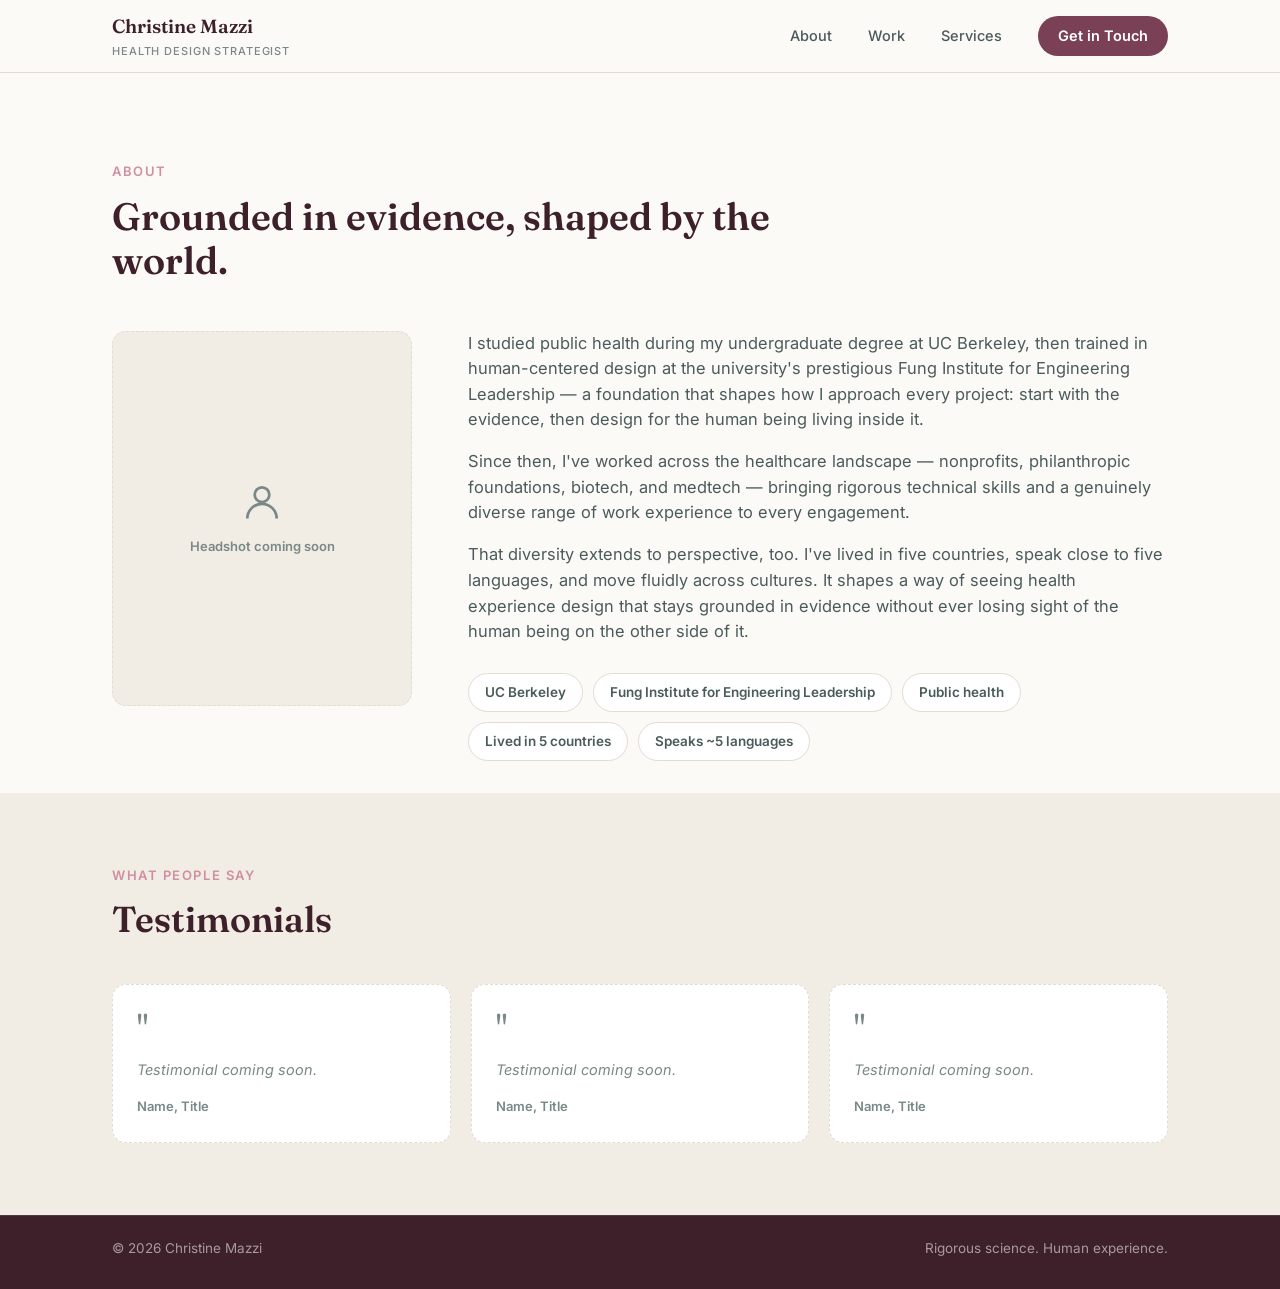
==== about.html @ 98f424d0 "Add About page with bio, credentials, and testimonial placeholders" ====
<!DOCTYPE html>
<html lang="en">
<head>
<meta charset="UTF-8">
<meta name="viewport" content="width=device-width, initial-scale=1.0">
<title>About — Christine Mazzi</title>
<meta name="description" content="Christine Mazzi is a health design strategist trained at UC Berkeley's Fung Institute for Engineering Leadership, bringing public health training, healthcare industry experience, and a global perspective to every engagement.">
<link rel="preconnect" href="https://fonts.googleapis.com">
<link rel="preconnect" href="https://fonts.gstatic.com" crossorigin>
<link href="https://fonts.googleapis.com/css2?family=Fraunces:wght@500;600;700&family=Inter:wght@400;500;600;700&display=swap" rel="stylesheet">
<link rel="stylesheet" href="styles.css">
<script src="script.js" defer></script>
</head>
<body>

<nav class="site-nav">
  <div class="wrap">
    <a href="index.html" class="brand">Christine Mazzi<span class="role">Health Design Strategist</span></a>
    <div class="nav-links">
      <a href="about.html">About</a>
      <a href="index.html#work">Work</a>
      <a href="index.html#services">Services</a>
      <a href="index.html#contact" class="cta">Get in Touch</a>
    </div>
    <button class="nav-toggle" aria-label="Toggle menu">
      <svg viewBox="0 0 24 24" fill="none" stroke="currentColor" stroke-width="2"><path d="M4 6h16M4 12h16M4 18h16"/></svg>
    </button>
  </div>
</nav>

<section class="about-hero">
  <div class="wrap">
    <span class="eyebrow">About</span>
    <h1>Grounded in evidence, shaped by the world.</h1>

    <div class="about-grid">
      <div class="headshot-placeholder">
        <svg viewBox="0 0 24 24" fill="none" stroke="currentColor" stroke-width="1.5"><circle cx="12" cy="8" r="4"/><path d="M4 21c0-4.4 3.6-8 8-8s8 3.6 8 8"/></svg>
        <span>Headshot coming soon</span>
      </div>

      <div class="about-text">
        <p>I studied public health during my undergraduate degree at UC Berkeley, then trained in human-centered design at the university's prestigious Fung Institute for Engineering Leadership — a foundation that shapes how I approach every project: start with the evidence, then design for the human being living inside it.</p>
        <p>Since then, I've worked across the healthcare landscape — nonprofits, philanthropic foundations, biotech, and medtech — bringing rigorous technical skills and a genuinely diverse range of work experience to every engagement.</p>
        <p>That diversity extends to perspective, too. I've lived in five countries, speak close to five languages, and move fluidly across cultures. It shapes a way of seeing health experience design that stays grounded in evidence without ever losing sight of the human being on the other side of it.</p>

        <div class="credential-row">
          <span class="skill-pill">UC Berkeley</span>
          <span class="skill-pill">Fung Institute for Engineering Leadership</span>
          <span class="skill-pill">Public health</span>
          <span class="skill-pill">Lived in 5 countries</span>
          <span class="skill-pill">Speaks ~5 languages</span>
        </div>
      </div>
    </div>
  </div>
</section>

<section class="alt-bg">
  <div class="wrap">
    <div class="section-head">
      <span class="eyebrow">What People Say</span>
      <h2>Testimonials</h2>
    </div>
    <div class="testimonial-grid">
      <div class="testimonial-card">
        <div class="quote-mark">"</div>
        <p>Testimonial coming soon.</p>
        <div class="t-name">Name, Title</div>
      </div>
      <div class="testimonial-card">
        <div class="quote-mark">"</div>
        <p>Testimonial coming soon.</p>
        <div class="t-name">Name, Title</div>
      </div>
      <div class="testimonial-card">
        <div class="quote-mark">"</div>
        <p>Testimonial coming soon.</p>
        <div class="t-name">Name, Title</div>
      </div>
    </div>
  </div>
</section>

<footer class="site-footer">
  <div class="wrap">
    <span>&copy; 2026 Christine Mazzi</span>
    <span>Rigorous science. Human experience.</span>
  </div>
</footer>

</body>
</html>
---- styles.css ----
/* ===== Christine Mazzi — Health Design Strategist portfolio ===== */

:root {
  --bg: #FBFAF7;
  --bg-alt: #F1ECE4;
  --ink: #1C2B2B;
  --ink-soft: #4B5B5B;
  --muted: #7A8888;
  --primary: #7A4056;
  --primary-dark: #3D2029;
  --primary-hover: #5E3040;
  --accent: #D08FA0;
  --accent-soft: #F5E1E6;
  --line: #E2DCD1;
  --white: #FFFFFF;
  --radius: 14px;
  --serif: "Fraunces", Georgia, serif;
  --sans: "Inter", -apple-system, BlinkMacSystemFont, "Segoe UI", sans-serif;
  --max: 1120px;
}

* { box-sizing: border-box; }

html { scroll-behavior: smooth; }

body {
  margin: 0;
  font-family: var(--sans);
  color: var(--ink);
  background: var(--bg);
  line-height: 1.55;
  -webkit-font-smoothing: antialiased;
}

img { max-width: 100%; display: block; }

a { color: inherit; text-decoration: none; }

.wrap {
  max-width: var(--max);
  margin: 0 auto;
  padding: 0 32px;
}

h1, h2, h3, h4 {
  font-family: var(--serif);
  font-weight: 600;
  color: var(--primary-dark);
  margin: 0 0 0.4em;
  line-height: 1.15;
}

p { margin: 0 0 1em; color: var(--ink-soft); }

.eyebrow {
  font-family: var(--sans);
  font-size: 13px;
  letter-spacing: 0.12em;
  text-transform: uppercase;
  color: var(--accent);
  font-weight: 600;
  margin-bottom: 14px;
  display: block;
}

/* ===== Nav ===== */

.site-nav {
  position: sticky;
  top: 0;
  z-index: 50;
  background: rgba(251, 250, 247, 0.92);
  backdrop-filter: blur(8px);
  border-bottom: 1px solid var(--line);
}

.site-nav .wrap {
  display: flex;
  align-items: center;
  justify-content: space-between;
  height: 72px;
}

.brand {
  font-family: var(--serif);
  font-weight: 600;
  font-size: 19px;
  color: var(--primary-dark);
}

.brand .role {
  display: block;
  font-family: var(--sans);
  font-size: 11px;
  letter-spacing: 0.08em;
  text-transform: uppercase;
  color: var(--muted);
  font-weight: 500;
  margin-top: 1px;
}

.nav-links {
  display: flex;
  gap: 36px;
  align-items: center;
}

.nav-links a {
  font-size: 14.5px;
  font-weight: 500;
  color: var(--ink-soft);
  transition: color 0.15s ease;
}

.nav-links a:hover { color: var(--primary); }

.nav-links a.cta {
  background: var(--primary);
  color: var(--white);
  padding: 9px 20px;
  border-radius: 999px;
  font-weight: 600;
}

.nav-links a.cta:hover { background: var(--primary-hover); }

.nav-toggle {
  display: none;
  width: 40px;
  height: 40px;
  border: none;
  background: transparent;
  cursor: pointer;
  align-items: center;
  justify-content: center;
}

.nav-toggle svg { width: 24px; height: 24px; color: var(--ink); }

/* ===== Hero ===== */

.hero {
  padding: 96px 0 80px;
}

.hero .wrap { max-width: 780px; }

.hero h1 {
  font-size: clamp(36px, 5vw, 54px);
  margin-bottom: 8px;
}

.hero .role-line {
  font-size: clamp(18px, 2.4vw, 22px);
  color: var(--primary);
  font-family: var(--serif);
  font-weight: 500;
  margin-bottom: 22px;
}

.hero p.lede {
  font-size: 18px;
  max-width: 620px;
  color: var(--ink-soft);
}

.hero-ctas {
  margin-top: 28px;
  display: flex;
  gap: 16px;
  flex-wrap: wrap;
}

.btn {
  display: inline-block;
  padding: 13px 26px;
  border-radius: 999px;
  font-weight: 600;
  font-size: 14.5px;
  transition: all 0.15s ease;
  border: 1.5px solid transparent;
}

.btn-primary {
  background: var(--primary);
  color: var(--white);
}
.btn-primary:hover { background: var(--primary-hover); }

.btn-ghost {
  border-color: var(--ink);
  color: var(--ink);
}
.btn-ghost:hover { background: var(--ink); color: var(--white); }

/* ===== Sections ===== */

section { padding: 72px 0; }

.section-head { max-width: 640px; margin-bottom: 44px; }
.section-head h2 { font-size: clamp(28px, 3.5vw, 36px); }
.section-head p { font-size: 16.5px; }

.alt-bg { background: var(--bg-alt); }

/* ===== What I Bring ===== */

.bring-grid {
  display: grid;
  grid-template-columns: repeat(3, 1fr);
  gap: 28px;
}

.bring-card {
  background: var(--white);
  border: 1px solid var(--line);
  border-radius: var(--radius);
  padding: 30px 26px;
}

.icon-circle {
  width: 44px;
  height: 44px;
  border-radius: 50%;
  background: var(--accent-soft);
  display: flex;
  align-items: center;
  justify-content: center;
  margin-bottom: 18px;
  color: var(--accent);
}

.icon-circle svg { width: 22px; height: 22px; }

.bring-card h3 { font-size: 18px; margin-bottom: 8px; }
.bring-card p { font-size: 14.5px; margin: 0; }

/* ===== Services ===== */

.services-grid {
  display: grid;
  grid-template-columns: repeat(2, 1fr);
  gap: 20px 40px;
}

.service-row {
  display: flex;
  gap: 18px;
  align-items: flex-start;
  padding: 20px 0;
  border-bottom: 1px solid var(--line);
}

.service-num {
  font-family: var(--serif);
  font-size: 22px;
  color: var(--accent);
  font-weight: 600;
  min-width: 34px;
}

.service-row h3 { font-size: 17px; margin-bottom: 5px; }
.service-row p { font-size: 14.5px; margin: 0; }

/* ===== Work / Projects ===== */

.work-grid {
  display: grid;
  grid-template-columns: repeat(3, 1fr);
  gap: 28px;
}

.project-card {
  background: var(--white);
  border: 1px solid var(--line);
  border-radius: var(--radius);
  overflow: hidden;
  display: flex;
  flex-direction: column;
  transition: transform 0.18s ease, box-shadow 0.18s ease;
}

.project-card:hover {
  transform: translateY(-4px);
  box-shadow: 0 16px 32px -20px rgba(28, 43, 43, 0.35);
}

.project-media {
  height: 132px;
  background: linear-gradient(135deg, var(--primary) 0%, var(--primary-dark) 100%);
  display: flex;
  align-items: flex-end;
  padding: 18px 22px;
  position: relative;
}

/* Card accent colors — matched to each project's own case-study deck */
.card-birth .project-media { background: linear-gradient(135deg, #8B3A3A 0%, #5C2626 100%); }
.card-genentech .project-media { background: linear-gradient(135deg, #1A5FA8 0%, #123F70 100%); }
.card-onewe .project-media { background: linear-gradient(135deg, #1D4E44 0%, #123029 100%); }

.card-birth .tag { background: #F2DADA; color: #8B3A3A; }
.card-genentech .tag { background: #CCDAEA; color: #1A5FA8; }
.card-onewe .tag { background: #D8EDE9; color: #1D4E44; }

.card-birth .project-link { color: #8B3A3A; }
.card-genentech .project-link { color: #1A5FA8; }
.card-onewe .project-link { color: #1D4E44; }

.project-media .p-year {
  color: rgba(255,255,255,0.85);
  font-size: 13px;
  font-weight: 600;
  letter-spacing: 0.06em;
}

.project-body { padding: 24px 24px 26px; flex: 1; display: flex; flex-direction: column; }

.project-body .p-client {
  font-size: 12.5px;
  text-transform: uppercase;
  letter-spacing: 0.08em;
  color: var(--muted);
  font-weight: 600;
  margin-bottom: 6px;
}

.project-body h3 { font-size: 20px; margin-bottom: 10px; }
.project-body p { font-size: 14.5px; flex: 1; }

.tag-row { display: flex; flex-wrap: wrap; gap: 8px; margin-top: 14px; }

.tag {
  font-size: 12px;
  font-weight: 600;
  padding: 5px 12px;
  border-radius: 999px;
  background: var(--bg-alt);
  color: var(--ink-soft);
}

.project-link {
  margin-top: 18px;
  font-size: 14px;
  font-weight: 600;
  color: var(--primary);
  display: inline-flex;
  align-items: center;
  gap: 6px;
}

.project-link svg { width: 16px; height: 16px; transition: transform 0.15s ease; }
.project-card:hover .project-link svg { transform: translateX(3px); }

/* ===== Who I Work With ===== */

.audience-grid {
  display: grid;
  grid-template-columns: repeat(3, 1fr);
  gap: 28px;
}

.audience-card h3 { font-size: 18px; margin-bottom: 8px; }
.audience-card p { font-size: 14.5px; margin: 0; }

/* ===== Contact / Footer ===== */

.contact-section {
  background: var(--primary-dark);
  color: var(--white);
  padding: 88px 0;
}

.contact-section .eyebrow { color: var(--accent); }
.contact-section h2 { color: var(--white); font-size: clamp(28px, 4vw, 40px); }
.contact-section p { color: rgba(255,255,255,0.78); font-size: 16.5px; max-width: 560px; }

.contact-section .btn-primary {
  background: var(--accent);
}
.contact-section .btn-primary:hover { background: #9C6B78; }

.contact-section .btn-ghost {
  border-color: rgba(255,255,255,0.5);
  color: var(--white);
}
.contact-section .btn-ghost:hover { background: var(--white); color: var(--primary-dark); }

footer.site-footer {
  background: var(--primary-dark);
  color: rgba(255,255,255,0.55);
  padding: 22px 0 30px;
  font-size: 13.5px;
  border-top: 1px solid rgba(255,255,255,0.1);
}

footer.site-footer .wrap {
  display: flex;
  justify-content: space-between;
  flex-wrap: wrap;
  gap: 10px;
}

/* ===== Case study pages ===== */

.cs-hero {
  padding: 64px 0 56px;
  background: var(--primary);
}

.cs-hero .eyebrow { color: rgba(255, 255, 255, 0.72); }

.cs-hero .back-link {
  font-size: 14px;
  font-weight: 600;
  color: rgba(255, 255, 255, 0.8);
  display: inline-flex;
  align-items: center;
  gap: 6px;
  margin-bottom: 28px;
  transition: color 0.15s ease;
}
.cs-hero .back-link:hover { color: #fff; }
.cs-hero .back-link svg { width: 15px; height: 15px; transform: rotate(180deg); }

.cs-hero h1 { font-size: clamp(30px, 4.6vw, 46px); max-width: 780px; color: #fff; }
.cs-hero .cs-tagline { font-size: 18px; max-width: 640px; color: rgba(255, 255, 255, 0.82); margin-top: 12px; }

.meta-grid {
  margin-top: 36px;
  display: grid;
  grid-template-columns: repeat(4, 1fr);
  gap: 20px;
  max-width: 820px;
}

.meta-item .meta-label {
  font-size: 11.5px;
  text-transform: uppercase;
  letter-spacing: 0.08em;
  color: rgba(255, 255, 255, 0.55);
  font-weight: 700;
  margin-bottom: 6px;
}

.meta-item .meta-value {
  font-family: var(--serif);
  font-size: 16.5px;
  color: #fff;
  font-weight: 600;
}

.cs-download {
  margin-top: 40px;
  display: inline-flex;
  align-items: center;
  gap: 10px;
  padding: 12px 22px;
  border-radius: 999px;
  border: 1.5px solid rgba(255, 255, 255, 0.55);
  color: #fff;
  font-size: 14px;
  font-weight: 600;
  transition: all 0.15s ease;
}

.cs-download svg { width: 16px; height: 16px; }

.cs-download:hover {
  background: #fff;
  color: var(--primary);
  border-color: #fff;
}

.cs-section { padding: 60px 0; border-bottom: 1px solid var(--line); }
.cs-section:last-of-type { border-bottom: none; }

.cs-section .section-tag {
  font-size: 13px;
  letter-spacing: 0.1em;
  text-transform: uppercase;
  color: var(--accent);
  font-weight: 700;
  margin-bottom: 12px;
  display: block;
}

.cs-section h2 { font-size: clamp(24px, 3vw, 32px); max-width: 720px; }

.stat-row {
  display: grid;
  grid-template-columns: repeat(3, 1fr);
  gap: 24px;
  margin-top: 36px;
}

.stat-box {
  background: var(--white);
  border: 1px solid var(--line);
  border-radius: var(--radius);
  padding: 28px 22px;
  text-align: center;
}

.stat-box .stat-num {
  font-family: var(--serif);
  font-size: 40px;
  font-weight: 700;
  color: var(--accent);
  line-height: 1;
  margin-bottom: 10px;
}

.stat-box .stat-label { font-size: 13.5px; color: var(--ink-soft); }

.numbered-list {
  display: grid;
  grid-template-columns: repeat(2, 1fr);
  gap: 24px 32px;
  margin-top: 32px;
}

.numbered-item { display: flex; gap: 16px; }

.numbered-item .num {
  font-family: var(--serif);
  font-size: 26px;
  font-weight: 700;
  color: var(--primary);
  min-width: 40px;
}

.numbered-item h3 { font-size: 16.5px; margin-bottom: 6px; }
.numbered-item p { font-size: 14.5px; margin: 0; }

.two-col {
  display: grid;
  grid-template-columns: repeat(2, 1fr);
  gap: 36px;
  margin-top: 32px;
}

.col-card h3 { font-size: 17px; margin-bottom: 12px; }

.bullet-list { list-style: none; padding: 0; margin: 0; }
.bullet-list li {
  padding: 10px 0 10px 22px;
  position: relative;
  font-size: 14.5px;
  color: var(--ink-soft);
  border-bottom: 1px solid var(--line);
}
.bullet-list li:before {
  content: "";
  position: absolute;
  left: 0;
  top: 18px;
  width: 7px;
  height: 7px;
  border-radius: 50%;
  background: var(--accent);
}
.bullet-list li:last-child { border-bottom: none; }

.build-grid {
  display: grid;
  grid-template-columns: repeat(2, 1fr);
  gap: 20px;
  margin-top: 32px;
}

.build-card {
  background: var(--white);
  border: 1px solid var(--line);
  border-radius: var(--radius);
  padding: 24px;
}

.build-card .build-kicker {
  font-size: 12px;
  font-weight: 700;
  letter-spacing: 0.06em;
  text-transform: uppercase;
  color: var(--primary);
  margin-bottom: 6px;
}

.build-card h3 { font-size: 16.5px; margin-bottom: 8px; }
.build-card p { font-size: 14px; margin: 0; }

.feature-grid {
  display: grid;
  grid-template-columns: repeat(3, 1fr);
  gap: 20px;
  margin-top: 32px;
}

.feature-card {
  background: var(--white);
  border: 1px solid var(--line);
  border-radius: var(--radius);
  padding: 22px;
}

.feature-card h3 { font-size: 15.5px; margin-bottom: 6px; }
.feature-card p { font-size: 13.5px; margin: 0; }

.skills-wrap { display: flex; flex-wrap: wrap; gap: 10px; margin-top: 24px; }

.skill-pill {
  font-size: 13.5px;
  font-weight: 600;
  padding: 8px 16px;
  border-radius: 999px;
  background: var(--white);
  border: 1px solid var(--line);
  color: var(--ink-soft);
}

.quote-block {
  margin-top: 28px;
  padding: 26px 30px;
  background: var(--white);
  border-left: 3px solid var(--accent);
  border-radius: 0 var(--radius) var(--radius) 0;
  font-family: var(--serif);
  font-size: 18px;
  color: var(--primary-dark);
  font-style: italic;
}

.cs-next {
  padding: 64px 0 80px;
  text-align: center;
}
.cs-next h2 { font-size: 26px; }
.cs-next-links { display: flex; gap: 18px; justify-content: center; margin-top: 22px; flex-wrap: wrap; }

/* ===== Section CTA ===== */

.section-cta-right {
  display: flex;
  justify-content: flex-end;
  margin-top: 32px;
}

/* ===== About page ===== */

.about-hero { padding: 88px 0 32px; }

.about-hero h1 { font-size: clamp(28px, 3.6vw, 38px); max-width: 700px; }

.about-grid {
  display: grid;
  grid-template-columns: 300px 1fr;
  gap: 56px;
  align-items: start;
  margin-top: 48px;
}

.headshot-placeholder {
  aspect-ratio: 4 / 5;
  border-radius: var(--radius);
  border: 1.5px dashed var(--line);
  background: var(--bg-alt);
  display: flex;
  flex-direction: column;
  align-items: center;
  justify-content: center;
  gap: 12px;
  color: var(--muted);
}

.headshot-placeholder svg { width: 44px; height: 44px; }
.headshot-placeholder span { font-size: 13px; font-weight: 600; }

.about-text p { font-size: 16.5px; }

.credential-row {
  display: flex;
  flex-wrap: wrap;
  gap: 10px;
  margin-top: 28px;
}

.testimonial-grid {
  display: grid;
  grid-template-columns: repeat(3, 1fr);
  gap: 20px;
  margin-top: 36px;
}

.testimonial-card {
  border: 1.5px dashed var(--line);
  border-radius: var(--radius);
  padding: 26px 24px;
  background: var(--white);
  display: flex;
  flex-direction: column;
  gap: 14px;
}

.testimonial-card .quote-mark {
  font-family: var(--serif);
  font-size: 34px;
  color: var(--muted);
  line-height: 1;
}

.testimonial-card p {
  font-size: 14.5px;
  font-style: italic;
  color: var(--muted);
  margin: 0;
}

.testimonial-card .t-name {
  font-size: 13px;
  font-weight: 600;
  color: var(--muted);
}

/* ===== Responsive ===== */

@media (max-width: 860px) {
  .bring-grid, .work-grid, .audience-grid { grid-template-columns: 1fr; }
  .services-grid { grid-template-columns: 1fr; }
  .meta-grid { grid-template-columns: repeat(2, 1fr); }
  .numbered-list { grid-template-columns: 1fr; }
  .two-col { grid-template-columns: 1fr; }
  .build-grid { grid-template-columns: 1fr; }
  .feature-grid { grid-template-columns: 1fr; }
  .stat-row { grid-template-columns: 1fr; }
  .about-grid { grid-template-columns: 1fr; }
  .headshot-placeholder { max-width: 280px; }
  .testimonial-grid { grid-template-columns: 1fr; }
  section { padding: 52px 0; }

  .nav-toggle { display: flex; }

  .nav-links {
    position: absolute;
    top: 72px;
    left: 0;
    right: 0;
    background: var(--bg);
    border-bottom: 1px solid var(--line);
    flex-direction: column;
    align-items: stretch;
    gap: 0;
    padding: 8px 24px 20px;
    display: none;
  }

  .nav-links.open { display: flex; }

  .nav-links a {
    padding: 14px 0;
    border-bottom: 1px solid var(--line);
  }

  .nav-links a.cta {
    margin-top: 14px;
    text-align: center;
  }
}
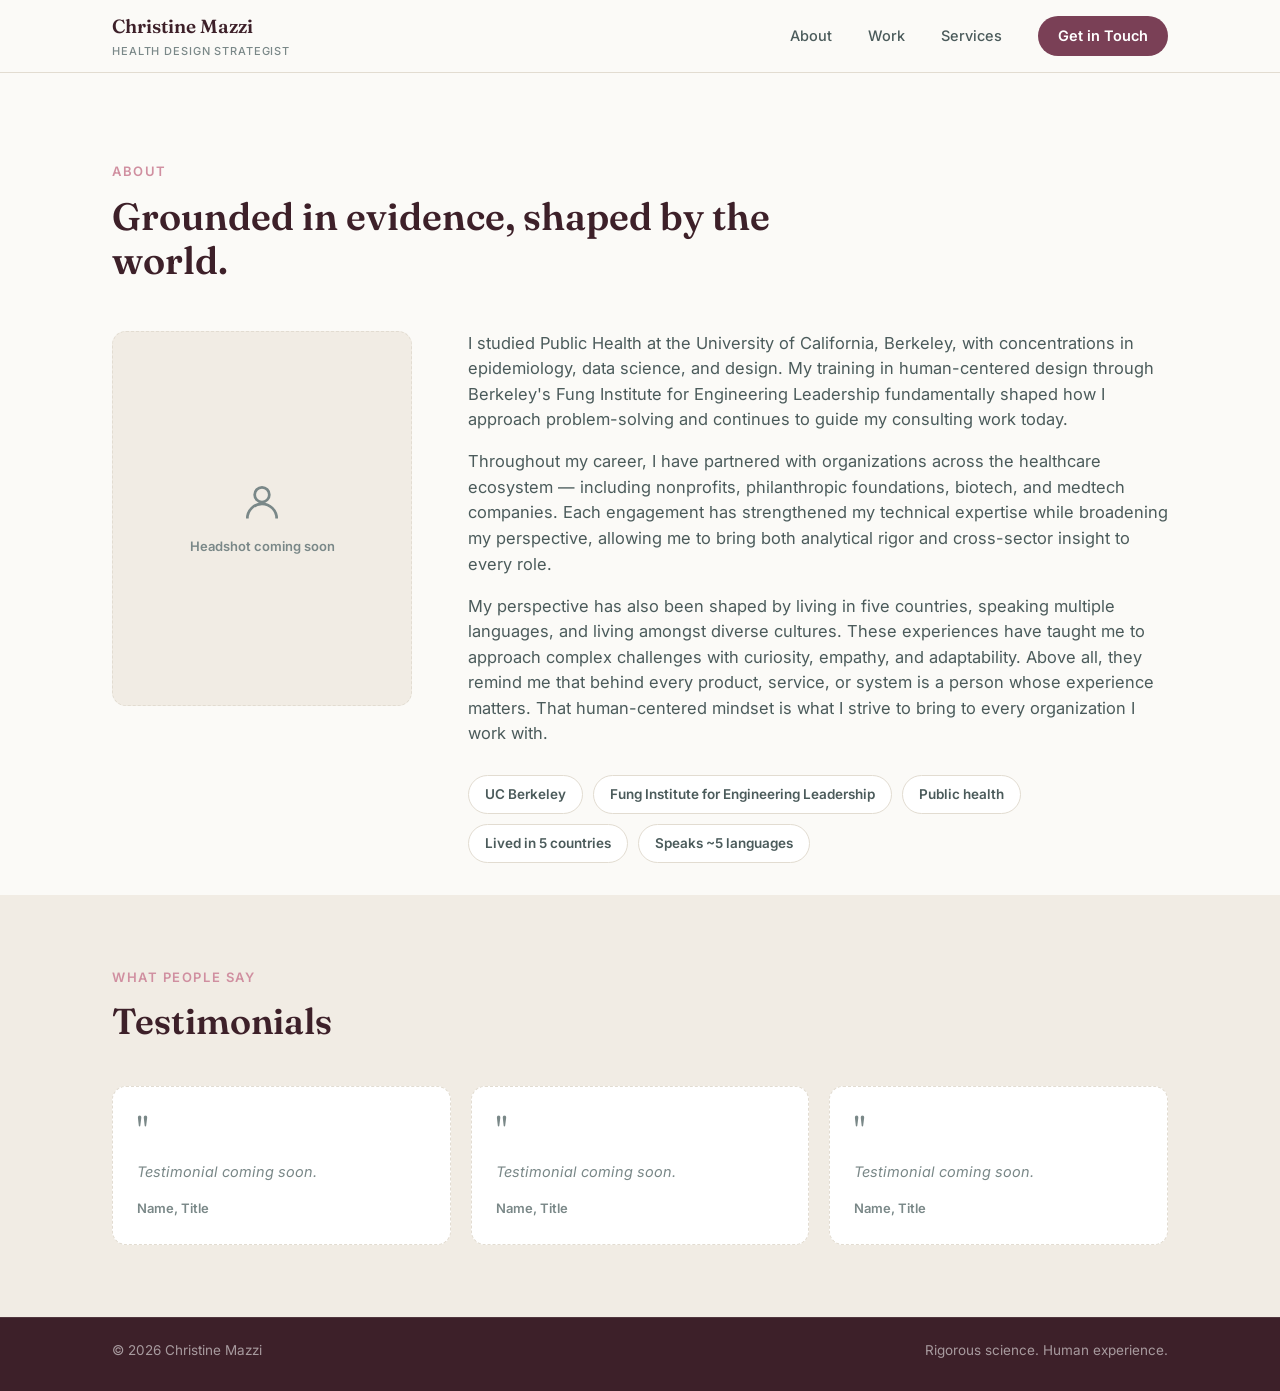
==== commit 33051301: "Update About page bio copy" ====
--- a/about.html
+++ b/about.html
@@ -40,9 +40,9 @@
       </div>
 
       <div class="about-text">
-        <p>I studied public health during my undergraduate degree at UC Berkeley, then trained in human-centered design at the university's prestigious Fung Institute for Engineering Leadership — a foundation that shapes how I approach every project: start with the evidence, then design for the human being living inside it.</p>
-        <p>Since then, I've worked across the healthcare landscape — nonprofits, philanthropic foundations, biotech, and medtech — bringing rigorous technical skills and a genuinely diverse range of work experience to every engagement.</p>
-        <p>That diversity extends to perspective, too. I've lived in five countries, speak close to five languages, and move fluidly across cultures. It shapes a way of seeing health experience design that stays grounded in evidence without ever losing sight of the human being on the other side of it.</p>
+        <p>I studied Public Health at the University of California, Berkeley, with concentrations in epidemiology, data science, and design. My training in human-centered design through Berkeley's Fung Institute for Engineering Leadership fundamentally shaped how I approach problem-solving and continues to guide my consulting work today.</p>
+        <p>Throughout my career, I have partnered with organizations across the healthcare ecosystem — including nonprofits, philanthropic foundations, biotech, and medtech companies. Each engagement has strengthened my technical expertise while broadening my perspective, allowing me to bring both analytical rigor and cross-sector insight to every role.</p>
+        <p>My perspective has also been shaped by living in five countries, speaking multiple languages, and living amongst diverse cultures. These experiences have taught me to approach complex challenges with curiosity, empathy, and adaptability. Above all, they remind me that behind every product, service, or system is a person whose experience matters. That human-centered mindset is what I strive to bring to every organization I work with.</p>
 
         <div class="credential-row">
           <span class="skill-pill">UC Berkeley</span>
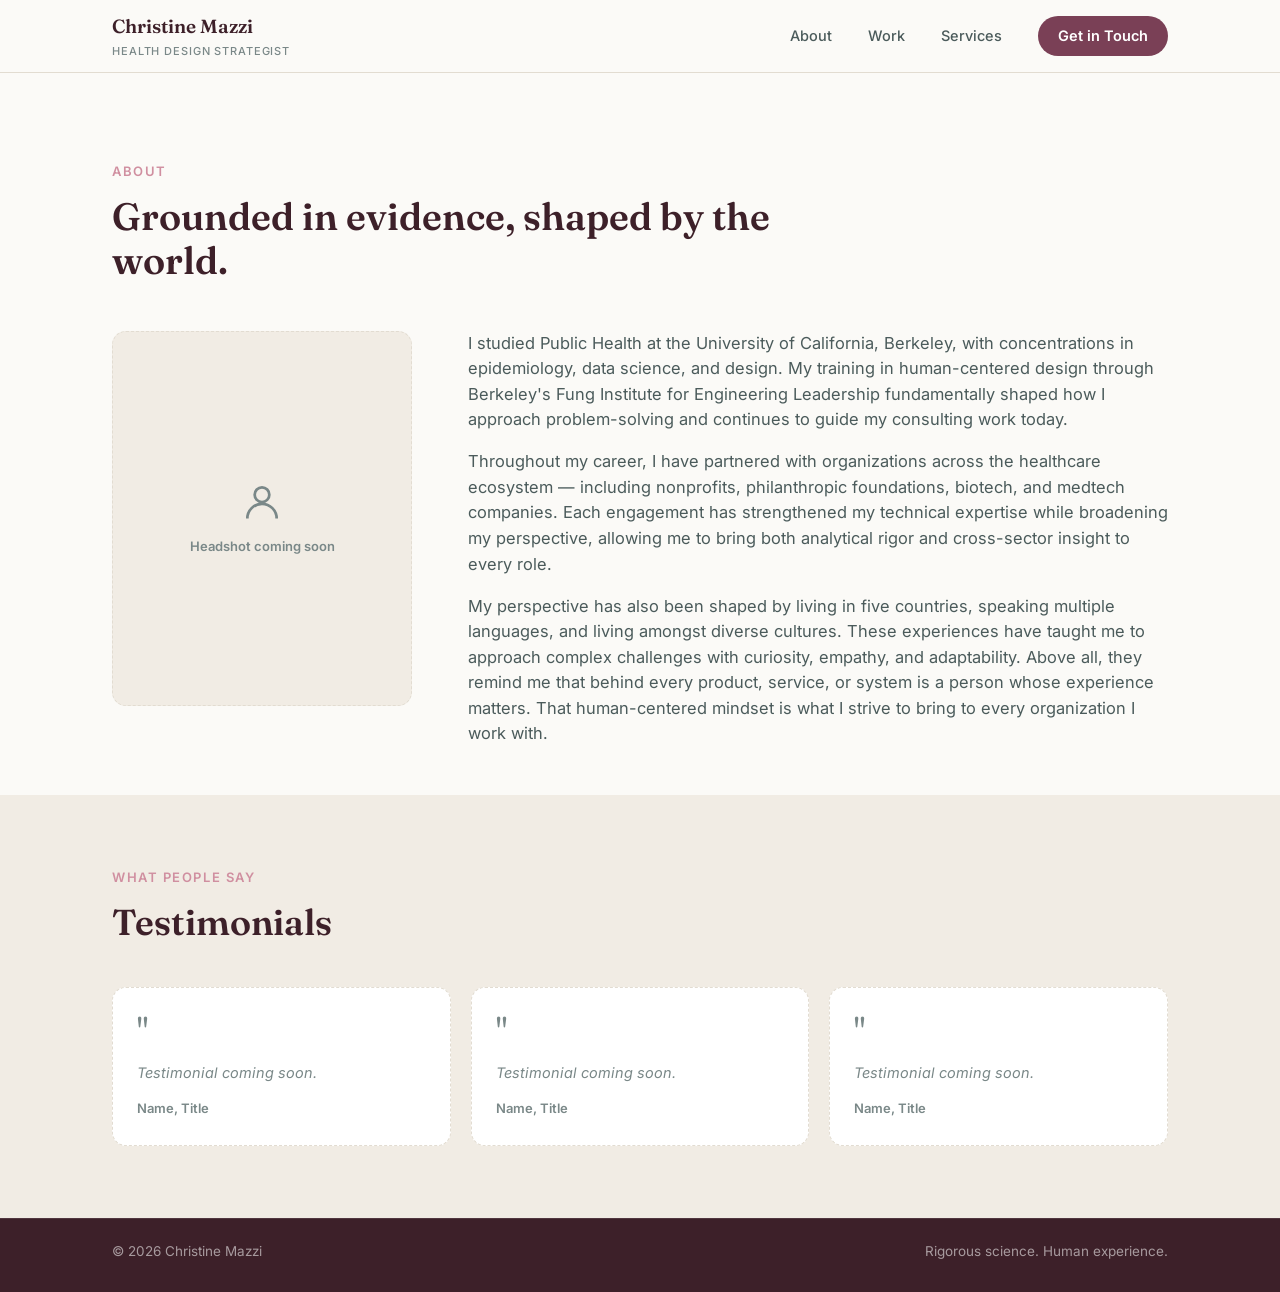
==== commit 23f82be0: "Remove credential pill row from About page" ====
--- a/about.html
+++ b/about.html
@@ -44,13 +44,6 @@
         <p>Throughout my career, I have partnered with organizations across the healthcare ecosystem — including nonprofits, philanthropic foundations, biotech, and medtech companies. Each engagement has strengthened my technical expertise while broadening my perspective, allowing me to bring both analytical rigor and cross-sector insight to every role.</p>
         <p>My perspective has also been shaped by living in five countries, speaking multiple languages, and living amongst diverse cultures. These experiences have taught me to approach complex challenges with curiosity, empathy, and adaptability. Above all, they remind me that behind every product, service, or system is a person whose experience matters. That human-centered mindset is what I strive to bring to every organization I work with.</p>
 
-        <div class="credential-row">
-          <span class="skill-pill">UC Berkeley</span>
-          <span class="skill-pill">Fung Institute for Engineering Leadership</span>
-          <span class="skill-pill">Public health</span>
-          <span class="skill-pill">Lived in 5 countries</span>
-          <span class="skill-pill">Speaks ~5 languages</span>
-        </div>
       </div>
     </div>
   </div>
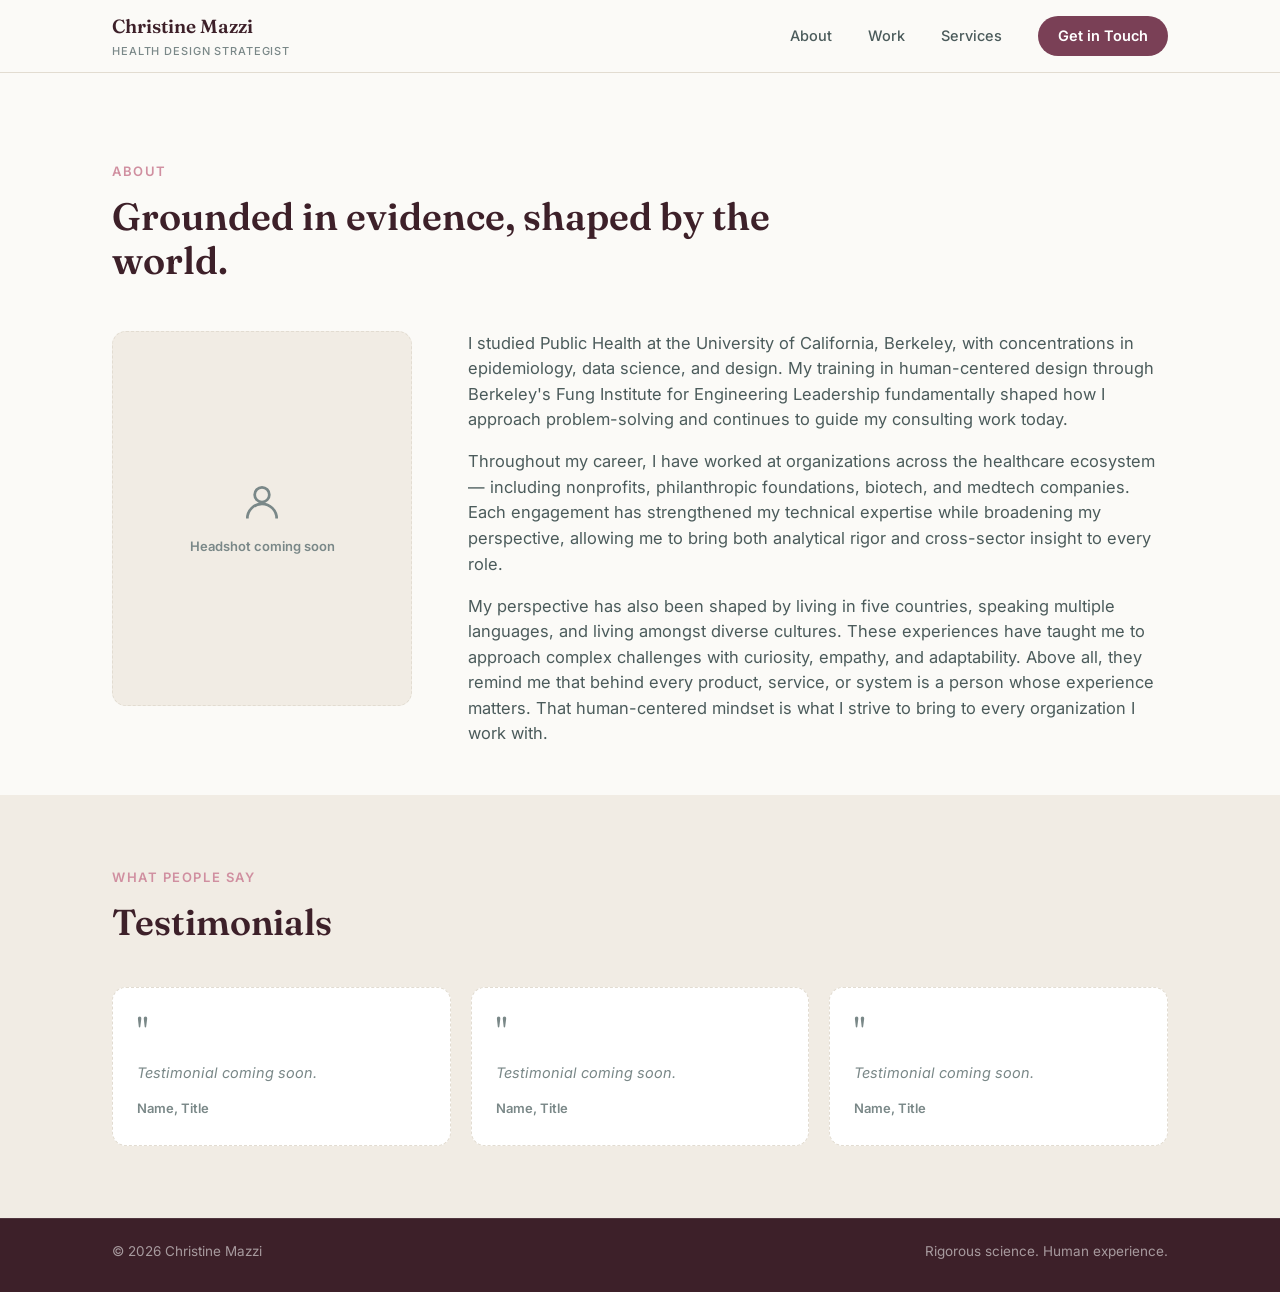
==== commit 2796d61f: "Change 'partnered with' to 'worked at' in About bio" ====
--- a/about.html
+++ b/about.html
@@ -41,7 +41,7 @@
 
       <div class="about-text">
         <p>I studied Public Health at the University of California, Berkeley, with concentrations in epidemiology, data science, and design. My training in human-centered design through Berkeley's Fung Institute for Engineering Leadership fundamentally shaped how I approach problem-solving and continues to guide my consulting work today.</p>
-        <p>Throughout my career, I have partnered with organizations across the healthcare ecosystem — including nonprofits, philanthropic foundations, biotech, and medtech companies. Each engagement has strengthened my technical expertise while broadening my perspective, allowing me to bring both analytical rigor and cross-sector insight to every role.</p>
+        <p>Throughout my career, I have worked at organizations across the healthcare ecosystem — including nonprofits, philanthropic foundations, biotech, and medtech companies. Each engagement has strengthened my technical expertise while broadening my perspective, allowing me to bring both analytical rigor and cross-sector insight to every role.</p>
         <p>My perspective has also been shaped by living in five countries, speaking multiple languages, and living amongst diverse cultures. These experiences have taught me to approach complex challenges with curiosity, empathy, and adaptability. Above all, they remind me that behind every product, service, or system is a person whose experience matters. That human-centered mindset is what I strive to bring to every organization I work with.</p>
 
       </div>
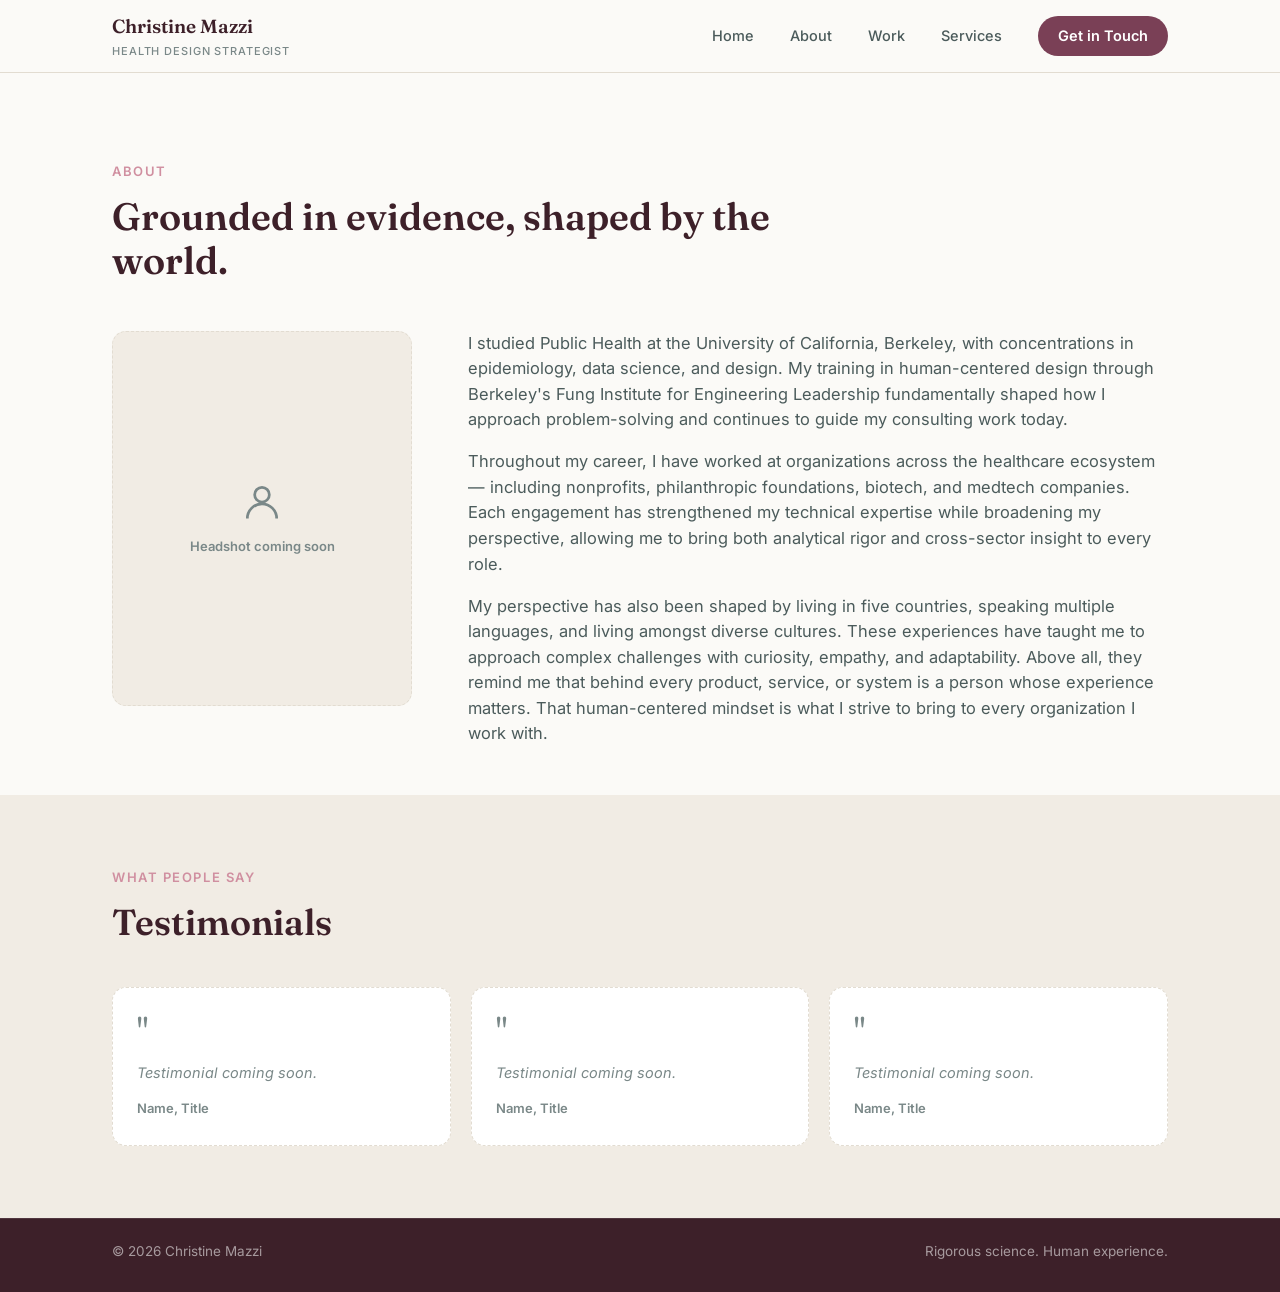
==== commit 20dd659f: "Add Home nav link before About" ====
--- a/about.html
+++ b/about.html
@@ -17,6 +17,7 @@
   <div class="wrap">
     <a href="index.html" class="brand">Christine Mazzi<span class="role">Health Design Strategist</span></a>
     <div class="nav-links">
+      <a href="index.html">Home</a>
       <a href="about.html">About</a>
       <a href="index.html#work">Work</a>
       <a href="index.html#services">Services</a>
--- a/styles.css
+++ b/styles.css
@@ -405,7 +405,7 @@
 
 .cs-hero {
   padding: 64px 0 56px;
-  background: var(--primary);
+  background: var(--hero-bg, var(--primary));
 }
 
 .cs-hero .eyebrow { color: rgba(255, 255, 255, 0.72); }
